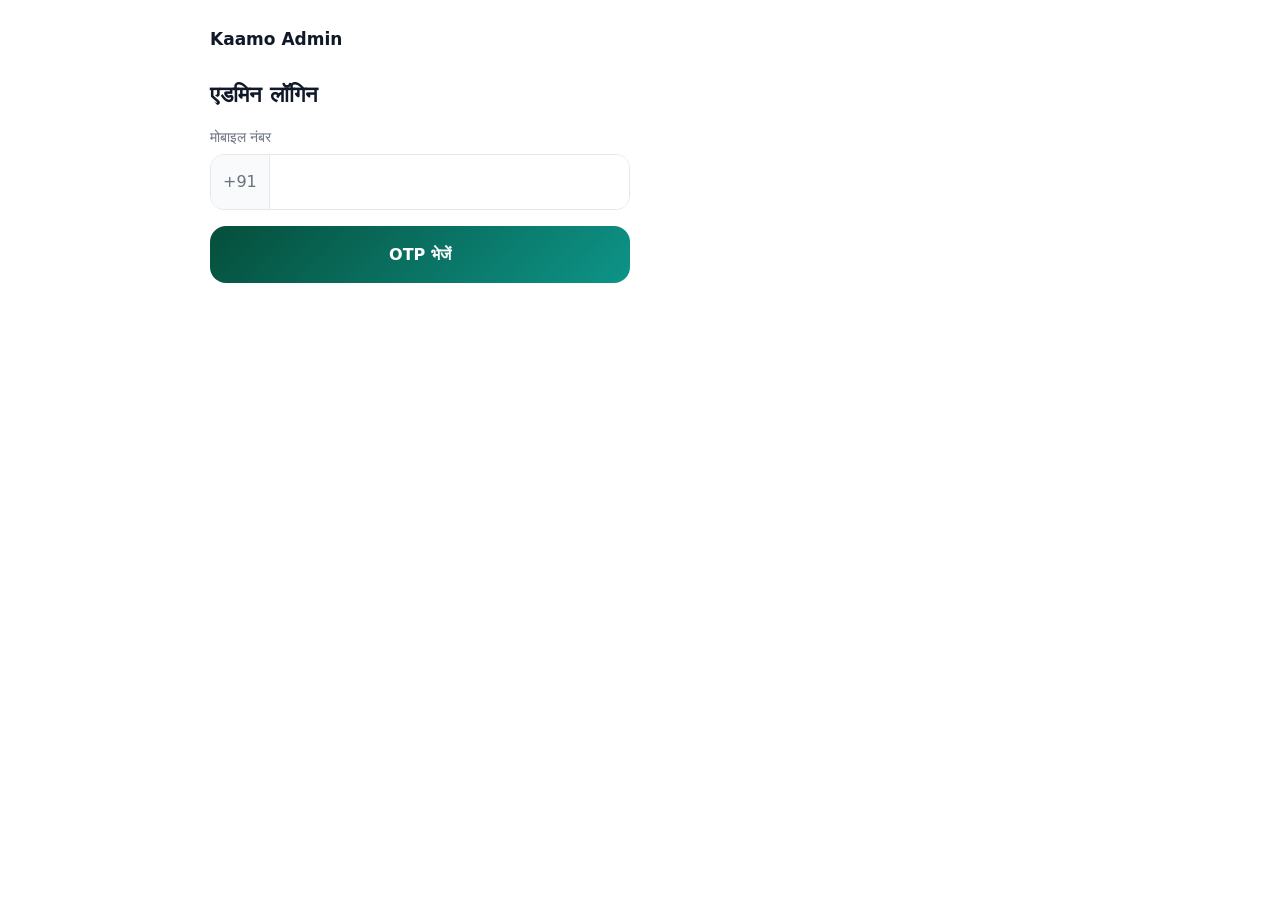
==== web/admin.html @ 3410afc1 "Admin panel, configurable registration form, invites, policy re-acceptance (web + DB migration 003) " ====
<!doctype html>
<html lang="hi">
<head>
  <meta charset="utf-8">
  <meta name="viewport" content="width=device-width, initial-scale=1">
  <meta name="robots" content="noindex,nofollow">
  <title>Kaamo Admin</title>
  <link rel="stylesheet" href="styles.css">
  <style>
    #app.admin{max-width:900px}
    .tabs{display:flex;gap:8px;flex-wrap:wrap;margin:8px 0 18px}
    .grid2{display:grid;grid-template-columns:1fr 1fr;gap:12px} .grid3{display:grid;grid-template-columns:1fr 1fr 1fr;gap:12px}
    @media(max-width:640px){.grid2,.grid3{grid-template-columns:1fr}}
    .savebar{position:sticky;bottom:0;background:#fff;border-top:1px solid var(--border);padding:12px 0;margin-top:24px;display:flex;gap:12px;align-items:center;flex-wrap:wrap}
    .savebar .btn{width:auto;padding:12px 26px}
    .mini{font-size:13px;padding:7px 12px;border-radius:12px;border:1px solid var(--border);background:#fff;cursor:pointer;font:inherit}
    .mini.red{color:var(--error);border-color:#FCA5A5}
    textarea{width:100%;border:1px solid var(--border);border-radius:14px;padding:12px;font:inherit;font-size:15px}
    code.link{display:block;background:var(--tint);border:1px solid #CFE9E5;border-radius:12px;padding:10px;font-size:13px;word-break:break-all;margin:8px 0}
    table.inv{width:100%;border-collapse:collapse;font-size:14px} table.inv td,table.inv th{border-bottom:1px solid var(--border);padding:8px 6px;text-align:left;vertical-align:top}
    .tablewrap{overflow-x:auto}
  </style>
</head>
<body>
  <main id="app" class="admin"></main>
  <div id="toast" class="toast" role="status" hidden></div>
  <script src="config.js"></script>
  <script src="defaults.js"></script>
  <script src="admin.js"></script>
</body>
</html>
---- web/styles.css ----
:root{
  --forest:#064E3B; --teal:#0D9488; --ink:#111827; --muted:#6B7280; --border:#E5E7EB;
  --soft:#F9FAFB; --tint:#F3FAF9; --error:#B91C1C; --white:#fff;
  --grad:linear-gradient(135deg,#064E3B,#0D9488);
  --font:'Inter','Noto Sans Devanagari',system-ui,-apple-system,'Segoe UI',Roboto,sans-serif;
}
*{box-sizing:border-box}
html,body{margin:0;background:var(--white);color:var(--ink);font-family:var(--font);-webkit-text-size-adjust:100%}
body{min-height:100vh;min-height:100dvh}
:lang(hi) body, body.hi{line-height:1.6}
#app{max-width:560px;margin:0 auto;padding:0 20px env(safe-area-inset-bottom)}
h1,h2,h3{margin:0;color:var(--ink)}
h1{font-size:28px;line-height:1.25;font-weight:700}
h2{font-size:22px;line-height:1.3;font-weight:700}
h3{font-size:17px;font-weight:600}
p{margin:0}
.muted{color:var(--muted)} .small{font-size:14px} .xs{font-size:12.5px}
.stack>*+*{margin-top:16px} .gap8>*+*{margin-top:8px} .gap24>*+*{margin-top:24px}
.row{display:flex;align-items:center;gap:12px} .grow{flex:1;min-width:0} .wrap{flex-wrap:wrap}
.spread{display:flex;justify-content:space-between;align-items:center;gap:12px}
.top{display:flex;align-items:center;justify-content:space-between;padding:14px 0 8px}
.brand{display:flex;align-items:center;gap:10px;font-weight:700;font-size:17px}
.brand svg{width:22px;height:32px}
.link{background:none;border:0;color:var(--forest);font:inherit;font-size:14px;font-weight:600;padding:8px 4px;cursor:pointer}
.link.mut{color:var(--muted);font-weight:500}
.screen{padding:12px 0 40px}
.center{min-height:100dvh;display:flex;flex-direction:column;align-items:center;justify-content:center;text-align:center;gap:16px}
.splash-mark svg{width:84px;height:124px}
.splash-name{font-size:42px;font-weight:700;color:var(--forest);letter-spacing:-.5px}

/* controls */
.btn{text-decoration:none;display:block;width:100%;border:0;border-radius:16px;padding:16px 18px;font:inherit;font-size:16px;font-weight:600;
  background:var(--grad);color:#fff;cursor:pointer;text-align:center}
.btn:disabled{background:var(--border);color:var(--muted);cursor:not-allowed}
.btn.sm{display:inline-block;width:auto;padding:11px 18px;font-size:15px}
.btn.ghost{background:#fff;color:var(--ink);border:1px solid var(--border)}
.btn.danger{background:#fff;color:var(--error);border:1px solid #FCA5A5}
.field label{display:block;font-size:14px;color:var(--muted);margin-bottom:6px}
.field input,.field select,.field textarea{width:100%;border:1px solid var(--border);border-radius:14px;padding:14px;font:inherit;font-size:16px;
  color:var(--ink);background:#fff;outline:none}
.field input:focus,.field select:focus,.field textarea:focus{border-color:var(--teal);box-shadow:0 0 0 3px rgba(13,148,136,.15)}
.field.err input{border-color:var(--error)} .errtxt{color:var(--error);font-size:13px;margin-top:6px}
.prefix{display:flex;align-items:center;border:1px solid var(--border);border-radius:14px;overflow:hidden}
.prefix span{padding:14px 12px;background:var(--soft);color:var(--muted);border-right:1px solid var(--border)}
.prefix input{border:0;border-radius:0}
.prefix:focus-within{border-color:var(--teal);box-shadow:0 0 0 3px rgba(13,148,136,.15)}
.card{border:1px solid var(--border);border-radius:20px;padding:16px;background:#fff}
.card.sel{border:2px solid transparent;background:linear-gradient(#fff,#fff) padding-box,var(--grad) border-box}
button.card{width:100%;text-align:left;font:inherit;color:inherit;cursor:pointer}
.notice{background:var(--tint);border:1px solid #CFE9E5;border-radius:16px;padding:14px;font-size:14px;color:var(--ink)}
.notice b{display:block;margin-bottom:4px}
.chip{display:inline-flex;align-items:center;gap:6px;border:1px solid var(--border);border-radius:999px;padding:5px 10px;font-size:12.5px;color:var(--muted);background:var(--soft)}
.chip.ok{background:var(--tint);border-color:#CFE9E5;color:var(--forest)}
.pills{display:flex;gap:8px;overflow-x:auto;padding:2px 0 6px;scrollbar-width:none}
.pills::-webkit-scrollbar{display:none}
.pill{flex:none;border:1px solid var(--border);background:#fff;border-radius:999px;padding:9px 16px;font:inherit;font-size:14px;color:var(--ink);cursor:pointer}
.pill.on{background:var(--grad);color:#fff;border-color:transparent}
.check{display:flex;gap:12px;align-items:flex-start;padding:10px 0;cursor:pointer}
.check input{width:22px;height:22px;margin:1px 0 0;accent-color:var(--forest);flex:none}
.check span{font-size:15px}
.seg{display:inline-flex;border:1px solid var(--border);border-radius:999px;overflow:hidden}
.seg button{border:0;background:#fff;padding:7px 14px;font:inherit;font-size:13px;cursor:pointer;color:var(--muted)}
.seg button.on{background:var(--grad);color:#fff}
.switch{position:relative;width:52px;height:32px;flex:none}
.switch input{z-index:1;position:absolute;inset:0;opacity:0;width:100%;height:100%;margin:0;cursor:pointer}
.switch i{position:absolute;inset:0;border-radius:999px;background:var(--border);transition:.2s}
.switch i::after{content:"";position:absolute;top:3px;left:3px;width:26px;height:26px;border-radius:50%;background:#fff;transition:.2s;box-shadow:0 1px 3px rgba(0,0,0,.25)}
.switch input:checked+i{background:var(--grad)} .switch input:checked+i::after{left:23px}
.tags{display:flex;flex-wrap:wrap;gap:8px}
.tag{display:inline-flex;align-items:center;gap:6px;background:var(--tint);border:1px solid #CFE9E5;border-radius:999px;padding:6px 8px 6px 12px;font-size:14px}
.tag button{border:0;background:none;color:var(--muted);font-size:16px;cursor:pointer;padding:0 4px}
.steps{display:flex;gap:6px;margin:4px 0 20px} .steps i{flex:1;height:4px;border-radius:4px;background:var(--border)} .steps i.on{background:var(--grad)}

/* directory */
.dir-card{display:flex;flex-direction:column;gap:10px}
.dir-card .name{font-size:18px;font-weight:600}
.dir-card .meta{color:var(--muted);font-size:14px}
.dir-card .phone{font-family:ui-monospace,Menlo,monospace;letter-spacing:.5px}
.list{display:flex;flex-direction:column;gap:12px}
.empty{text-align:center;padding:40px 12px;color:var(--muted)}

/* sheet + toast */
.scrim{position:fixed;inset:0;background:rgba(17,24,39,.45);z-index:20;display:flex;align-items:flex-end;justify-content:center}
.sheet{width:100%;max-width:560px;background:#fff;border-radius:24px 24px 0 0;padding:22px 20px calc(22px + env(safe-area-inset-bottom));max-height:88dvh;overflow:auto}
@media(min-width:600px){.scrim{align-items:center}.sheet{border-radius:24px}}
.toast{position:fixed;left:50%;bottom:24px;transform:translateX(-50%);background:var(--ink);color:#fff;padding:12px 18px;border-radius:14px;font-size:14px;z-index:30;max-width:90vw;text-align:center}
.bignum{font-size:26px;font-weight:700;letter-spacing:.5px;color:var(--forest);word-break:break-all}
hr{border:0;border-top:1px solid var(--border);margin:20px 0}
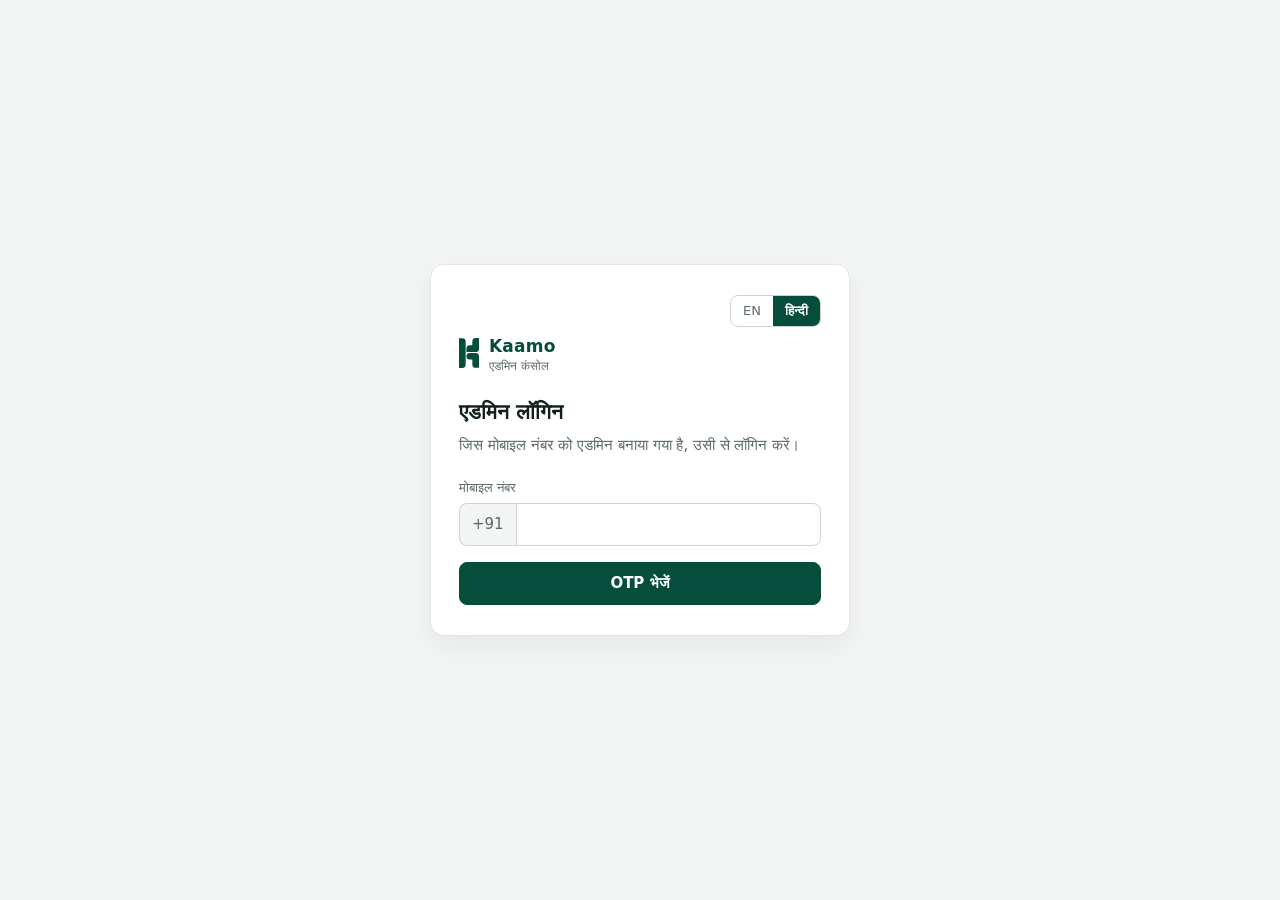
==== commit bc680aa1: "Admin console redesign: sidebar layout, Hidden/Optional/Required control, dialogs, full EN/Hindi swi" ====
--- a/web/admin.html
+++ b/web/admin.html
@@ -4,25 +4,14 @@
   <meta charset="utf-8">
   <meta name="viewport" content="width=device-width, initial-scale=1">
   <meta name="robots" content="noindex,nofollow">
+  <meta name="theme-color" content="#064E3B">
   <title>Kaamo Admin</title>
-  <link rel="stylesheet" href="styles.css">
-  <style>
-    #app.admin{max-width:900px}
-    .tabs{display:flex;gap:8px;flex-wrap:wrap;margin:8px 0 18px}
-    .grid2{display:grid;grid-template-columns:1fr 1fr;gap:12px} .grid3{display:grid;grid-template-columns:1fr 1fr 1fr;gap:12px}
-    @media(max-width:640px){.grid2,.grid3{grid-template-columns:1fr}}
-    .savebar{position:sticky;bottom:0;background:#fff;border-top:1px solid var(--border);padding:12px 0;margin-top:24px;display:flex;gap:12px;align-items:center;flex-wrap:wrap}
-    .savebar .btn{width:auto;padding:12px 26px}
-    .mini{font-size:13px;padding:7px 12px;border-radius:12px;border:1px solid var(--border);background:#fff;cursor:pointer;font:inherit}
-    .mini.red{color:var(--error);border-color:#FCA5A5}
-    textarea{width:100%;border:1px solid var(--border);border-radius:14px;padding:12px;font:inherit;font-size:15px}
-    code.link{display:block;background:var(--tint);border:1px solid #CFE9E5;border-radius:12px;padding:10px;font-size:13px;word-break:break-all;margin:8px 0}
-    table.inv{width:100%;border-collapse:collapse;font-size:14px} table.inv td,table.inv th{border-bottom:1px solid var(--border);padding:8px 6px;text-align:left;vertical-align:top}
-    .tablewrap{overflow-x:auto}
-  </style>
+  <link rel="stylesheet" href="admin.css">
 </head>
 <body>
-  <main id="app" class="admin"></main>
+  <noscript>Kaamo Admin needs JavaScript.</noscript>
+  <div id="app"></div>
+  <dialog id="dlg"></dialog>
   <div id="toast" class="toast" role="status" hidden></div>
   <script src="config.js"></script>
   <script src="defaults.js"></script>
--- a/web/admin.css
+++ b/web/admin.css
@@ -0,0 +1,175 @@
+/* Kaamo admin console. Standalone: does not use the app's mobile styles. */
+:root{
+  --bg:#F3F5F4; --panel:#FFFFFF; --line:#E1E7E4; --line2:#CBD5D1;
+  --ink:#13211D; --mut:#5C6B66; --forest:#064E3B; --teal:#0D9488; --tint:#EEF7F5;
+  --warn-bg:#FFF6E0; --warn:#8A5A00; --danger:#B42318; --danger-bg:#FDECEA; --ok:#067647; --ok-bg:#E7F6EE;
+  --r:10px; --side:240px;
+  --font:'Inter','Noto Sans Devanagari',system-ui,-apple-system,'Segoe UI',Roboto,sans-serif;
+}
+*{box-sizing:border-box}
+html,body{margin:0;background:var(--bg);color:var(--ink);font-family:var(--font);font-size:15px;line-height:1.55;-webkit-text-size-adjust:100%}
+body{min-height:100vh}
+h1,h2,h3,p{margin:0}
+button,input,select,textarea{font:inherit;color:inherit}
+:focus-visible{outline:2px solid var(--teal);outline-offset:2px}
+.sr{position:absolute;width:1px;height:1px;overflow:hidden;clip:rect(0 0 0 0)}
+svg.i{width:18px;height:18px;fill:none;stroke:currentColor;stroke-width:1.7;stroke-linecap:round;stroke-linejoin:round;flex:none}
+
+/* shell */
+.shell{display:grid;grid-template-columns:var(--side) minmax(0,1fr);min-height:100vh}
+.side{background:var(--forest);color:#D5E7E1;padding:20px 14px;display:flex;flex-direction:column;gap:22px;position:sticky;top:0;height:100vh}
+.brand{display:flex;align-items:center;gap:10px;padding:0 8px;color:#fff}
+.brand svg.logo{width:20px;height:30px}
+.brand b{font-size:17px;letter-spacing:.2px}
+.brand small{display:block;font-size:12px;color:#9CC5BA;line-height:1.2}
+.nav{display:flex;flex-direction:column;gap:2px}
+.nav button{display:flex;align-items:center;gap:11px;width:100%;text-align:left;background:none;border:0;color:#BCD8D0;padding:10px 10px;border-radius:8px;cursor:pointer}
+.nav button:hover{background:rgba(255,255,255,.07);color:#fff}
+.nav button[aria-current=page]{background:rgba(255,255,255,.13);color:#fff;font-weight:600}
+.side .foot{margin-top:auto;display:flex;flex-direction:column;gap:12px;padding:0 4px}
+.side .who{font-size:12.5px;color:#9CC5BA}
+.demo{display:inline-block;background:#FBBF24;color:#3B2A00;font-size:11px;font-weight:700;border-radius:5px;padding:1px 7px;margin-left:6px;vertical-align:middle}
+
+.lang{display:inline-flex;border:1px solid rgba(255,255,255,.28);border-radius:8px;overflow:hidden}
+.lang button{background:none;border:0;color:#BCD8D0;padding:5px 12px;font-size:13px;cursor:pointer}
+.lang button.on{background:#fff;color:var(--forest);font-weight:700}
+.lang.light{border-color:var(--line2)} .lang.light button{color:var(--mut)} .lang.light button.on{background:var(--forest);color:#fff}
+.signout{display:flex;align-items:center;gap:8px;background:none;border:0;color:#BCD8D0;padding:6px 4px;cursor:pointer;font-size:14px}
+.signout:hover{color:#fff}
+
+.main{padding:32px clamp(18px,4vw,48px) 120px;max-width:980px;width:100%}
+.head{margin-bottom:22px}
+.head h1{font-size:24px;line-height:1.25;font-weight:700;letter-spacing:-.2px}
+.head p{color:var(--mut);margin-top:6px;max-width:64ch}
+.meta{display:flex;gap:8px;flex-wrap:wrap;margin-top:10px}
+
+/* panels and rows */
+.panel{background:var(--panel);border:1px solid var(--line);border-radius:var(--r);margin-bottom:16px}
+.panel>header{padding:14px 18px;border-bottom:1px solid var(--line);display:flex;align-items:center;justify-content:space-between;gap:12px}
+.panel>header h2{font-size:15px;font-weight:650}
+.panel .body{padding:16px 18px}
+.panel .body>*+*{margin-top:14px}
+.row-s{display:grid;grid-template-columns:minmax(0,1.3fr) auto minmax(0,1fr) minmax(0,1fr);gap:14px;align-items:center;padding:14px 18px;border-top:1px solid var(--line)}
+.row-s:first-of-type{border-top:0}
+.row-s .nm b{display:block;font-weight:600}
+.row-s .nm small{color:var(--mut);font-size:12.5px}
+.colh{display:grid;grid-template-columns:minmax(0,1.3fr) auto minmax(0,1fr) minmax(0,1fr);gap:14px;padding:10px 18px;font-size:12.5px;color:var(--mut);background:#FAFBFA;border-bottom:1px solid var(--line);border-radius:var(--r) var(--r) 0 0}
+.colh span:nth-child(2){min-width:236px}
+.setting{display:flex;align-items:center;justify-content:space-between;gap:18px;cursor:pointer}
+.setting .txt b{display:block;font-weight:600}
+.setting .txt small{display:block;color:var(--mut);font-size:13px;margin-top:2px;max-width:60ch}
+.setting.off{cursor:default;opacity:.55}
+.grid2{display:grid;grid-template-columns:1fr 1fr;gap:14px}
+.grid3{display:grid;grid-template-columns:1fr 1fr 1fr;gap:14px}
+
+/* controls */
+.fld label,.lbl{display:block;font-size:13px;color:var(--mut);margin-bottom:5px}
+input[type=text],input:not([type]),input[type=tel],select,textarea{width:100%;background:#fff;border:1px solid var(--line2);border-radius:8px;padding:9px 11px;min-height:40px}
+input::placeholder,textarea::placeholder{color:#97A5A0}
+input:disabled{background:#F3F5F4;color:var(--mut)}
+textarea{resize:vertical;line-height:1.5}
+.prefix{display:flex;align-items:stretch}
+.prefix span{display:flex;align-items:center;padding:0 12px;border:1px solid var(--line2);border-right:0;border-radius:8px 0 0 8px;background:#F3F5F4;color:var(--mut)}
+.prefix input{border-radius:0 8px 8px 0}
+.sw{position:relative;display:inline-block;width:40px;height:23px;flex:none}
+.sw input{position:absolute;inset:0;width:100%;height:100%;margin:0;opacity:0;cursor:pointer;z-index:1}
+.sw i{position:absolute;inset:0;background:#C4CEC9;border-radius:99px;transition:background .15s}
+.sw i:after{content:"";position:absolute;left:3px;top:3px;width:17px;height:17px;border-radius:50%;background:#fff;box-shadow:0 1px 2px rgba(0,0,0,.25);transition:transform .15s}
+.sw input:checked+i{background:var(--forest)} .sw input:checked+i:after{transform:translateX(17px)}
+.sw input:focus-visible+i{outline:2px solid var(--teal);outline-offset:2px}
+.sw input:disabled{cursor:not-allowed}
+.seg{display:inline-flex;border:1px solid var(--line2);border-radius:8px;overflow:hidden;background:#fff}
+.seg button{background:none;border:0;padding:7px 13px;font-size:13.5px;cursor:pointer;color:var(--mut);border-left:1px solid var(--line2)}
+.seg button:first-child{border-left:0}
+.seg button[aria-checked=true]{background:var(--forest);color:#fff;font-weight:600}
+.seg button[aria-checked=true].off{background:#6B7A75}
+.seg button:disabled{cursor:not-allowed}
+.btn{display:inline-flex;align-items:center;justify-content:center;gap:8px;background:var(--forest);color:#fff;border:1px solid var(--forest);border-radius:8px;padding:9px 18px;font-weight:600;cursor:pointer;text-decoration:none;min-height:40px}
+.btn:hover{background:#05402F} .btn:disabled{opacity:.55;cursor:default}
+.btn.ghost{background:#fff;color:var(--ink);border-color:var(--line2)} .btn.ghost:hover{background:#F6F8F7}
+.btn.danger{background:var(--danger);border-color:var(--danger)}
+.btn.sm{padding:6px 12px;min-height:34px;font-size:14px}
+.ico{display:inline-flex;align-items:center;justify-content:center;width:34px;height:34px;border:1px solid var(--line2);border-radius:8px;background:#fff;cursor:pointer;color:var(--mut)}
+.ico:hover{color:var(--danger);border-color:#E9A7A0}
+.add{display:inline-flex;align-items:center;gap:6px;background:none;border:1px dashed var(--line2);border-radius:8px;padding:8px 14px;color:var(--forest);font-weight:600;cursor:pointer}
+.add:hover{background:var(--tint);border-color:var(--teal)}
+.chip{display:inline-flex;align-items:center;gap:5px;font-size:12px;line-height:1;padding:4px 8px;border-radius:99px;background:#EDF1EF;color:#40504A;border:1px solid var(--line)}
+.chip.lock{background:var(--warn-bg);color:var(--warn);border-color:#F2DDA6}
+.chip.ok{background:var(--ok-bg);color:var(--ok);border-color:#BDE5CF}
+.chip.bad{background:var(--danger-bg);color:var(--danger);border-color:#F4C2BD}
+.chip.code{font-family:ui-monospace,Menlo,Consolas,monospace}
+.note{background:var(--tint);border:1px solid #CFE6E1;border-radius:var(--r);padding:12px 16px;color:#1F4A40}
+.note b{display:block;margin-bottom:2px}
+.note.warn{background:var(--warn-bg);border-color:#F2DDA6;color:var(--warn)}
+.errtxt{color:var(--danger);font-size:13.5px}
+
+/* disclosure items (categories, custom questions) */
+details.item{border-top:1px solid var(--line)}
+details.item:first-of-type{border-top:0}
+details.item>summary{list-style:none;display:flex;align-items:center;gap:12px;padding:14px 18px;cursor:pointer}
+details.item>summary::-webkit-details-marker{display:none}
+details.item>summary .chev{transition:transform .15s;color:var(--mut)}
+details.item[open]>summary .chev{transform:rotate(90deg)}
+details.item>summary .ttl{flex:1;min-width:0;font-weight:600}
+details.item>summary .ttl small{font-weight:400;color:var(--mut);margin-left:8px}
+details.item .inner{padding:4px 18px 18px 48px}
+details.item .inner>*+*{margin-top:16px}
+.subrow{display:grid;grid-template-columns:1fr 1fr 34px;gap:10px;margin-bottom:8px}
+.sec{font-size:13px;font-weight:600;color:var(--mut);margin-bottom:8px}
+
+/* table */
+.tablewrap{overflow-x:auto}
+table.t{width:100%;border-collapse:collapse;font-size:14px}
+table.t th{text-align:left;font-weight:600;color:var(--mut);font-size:12.5px;padding:10px 18px;background:#FAFBFA;border-bottom:1px solid var(--line);white-space:nowrap}
+table.t td{padding:12px 18px;border-bottom:1px solid var(--line);vertical-align:middle}
+table.t tr:last-child td{border-bottom:0}
+.empty{padding:30px 18px;text-align:center;color:var(--mut)}
+code.link{display:block;background:#fff;border:1px solid #CFE6E1;border-radius:8px;padding:10px 12px;font-size:13px;word-break:break-all;margin:10px 0;font-family:ui-monospace,Menlo,Consolas,monospace}
+
+/* save bar */
+.bar{position:fixed;left:var(--side);right:0;bottom:0;background:#fff;border-top:1px solid var(--line2);padding:12px clamp(18px,4vw,48px);display:flex;align-items:center;gap:12px;z-index:20;box-shadow:0 -6px 18px rgba(16,40,32,.06)}
+.bar[hidden]{display:none}
+.bar .msg{flex:1;color:var(--mut)}
+.bar .msg:before{content:"";display:inline-block;width:8px;height:8px;border-radius:50%;background:#F59E0B;margin-right:9px}
+
+/* dialog + toast */
+dialog{border:0;border-radius:12px;padding:0;width:min(440px,calc(100vw - 32px));box-shadow:0 24px 60px rgba(8,30,24,.3);color:var(--ink)}
+dialog::backdrop{background:rgba(10,28,23,.45)}
+.dlg{padding:22px}
+.dlg h3{font-size:17px;margin-bottom:6px}
+.dlg p{color:var(--mut)}
+.dlg input{margin-top:14px}
+.dlg .acts{display:flex;flex-direction:row-reverse;gap:10px;margin-top:20px}
+.toast{position:fixed;left:50%;bottom:84px;transform:translateX(-50%);background:#10231E;color:#fff;padding:11px 18px;border-radius:9px;z-index:60;max-width:calc(100vw - 32px);box-shadow:0 8px 24px rgba(0,0,0,.25)}
+.toast[hidden]{display:none}
+
+/* login */
+.auth{min-height:100vh;display:grid;place-items:center;padding:24px}
+.auth .card{width:min(420px,100%);background:#fff;border:1px solid var(--line);border-radius:14px;padding:30px 28px;box-shadow:0 10px 30px rgba(16,40,32,.06)}
+.auth .brand{color:var(--forest);padding:0;margin-bottom:22px}
+.auth .brand small{color:var(--mut)}
+.auth h1{font-size:21px;margin-bottom:6px}
+.auth .sub{color:var(--mut);margin-bottom:20px}
+.auth .btn{width:100%;margin-top:16px}
+.auth .tools{display:flex;justify-content:flex-end;margin-bottom:6px}
+.otp{letter-spacing:10px;text-align:center;font-size:22px}
+
+/* phone / tablet */
+@media(max-width:860px){
+  .shell{display:block}
+  .side{position:static;height:auto;flex-direction:row;flex-wrap:wrap;align-items:center;gap:10px 14px;padding:12px 14px}
+  .brand{order:1;flex:1;padding:0} .brand small{display:none}
+  .side .foot{order:2;margin:0;flex-direction:row;align-items:center;padding:0;gap:10px} .side .who{display:none}
+  .signout span{display:none}
+  .nav{order:3;flex-basis:100%;flex-direction:row;overflow-x:auto;gap:4px;padding-bottom:2px}
+  .nav button{white-space:nowrap;width:auto;padding:8px 12px}
+  .main{padding:22px 16px 120px}
+  .bar{left:0}
+  .colh{display:none}
+  .row-s{grid-template-columns:1fr;gap:10px}
+  .grid2,.grid3{grid-template-columns:1fr}
+  details.item .inner{padding-left:18px}
+  .subrow{grid-template-columns:1fr 34px} .subrow input:nth-child(2){grid-column:1}
+  .seg{display:flex} .seg button{flex:1}
+}
+@media(prefers-reduced-motion:reduce){*{transition:none!important}}
